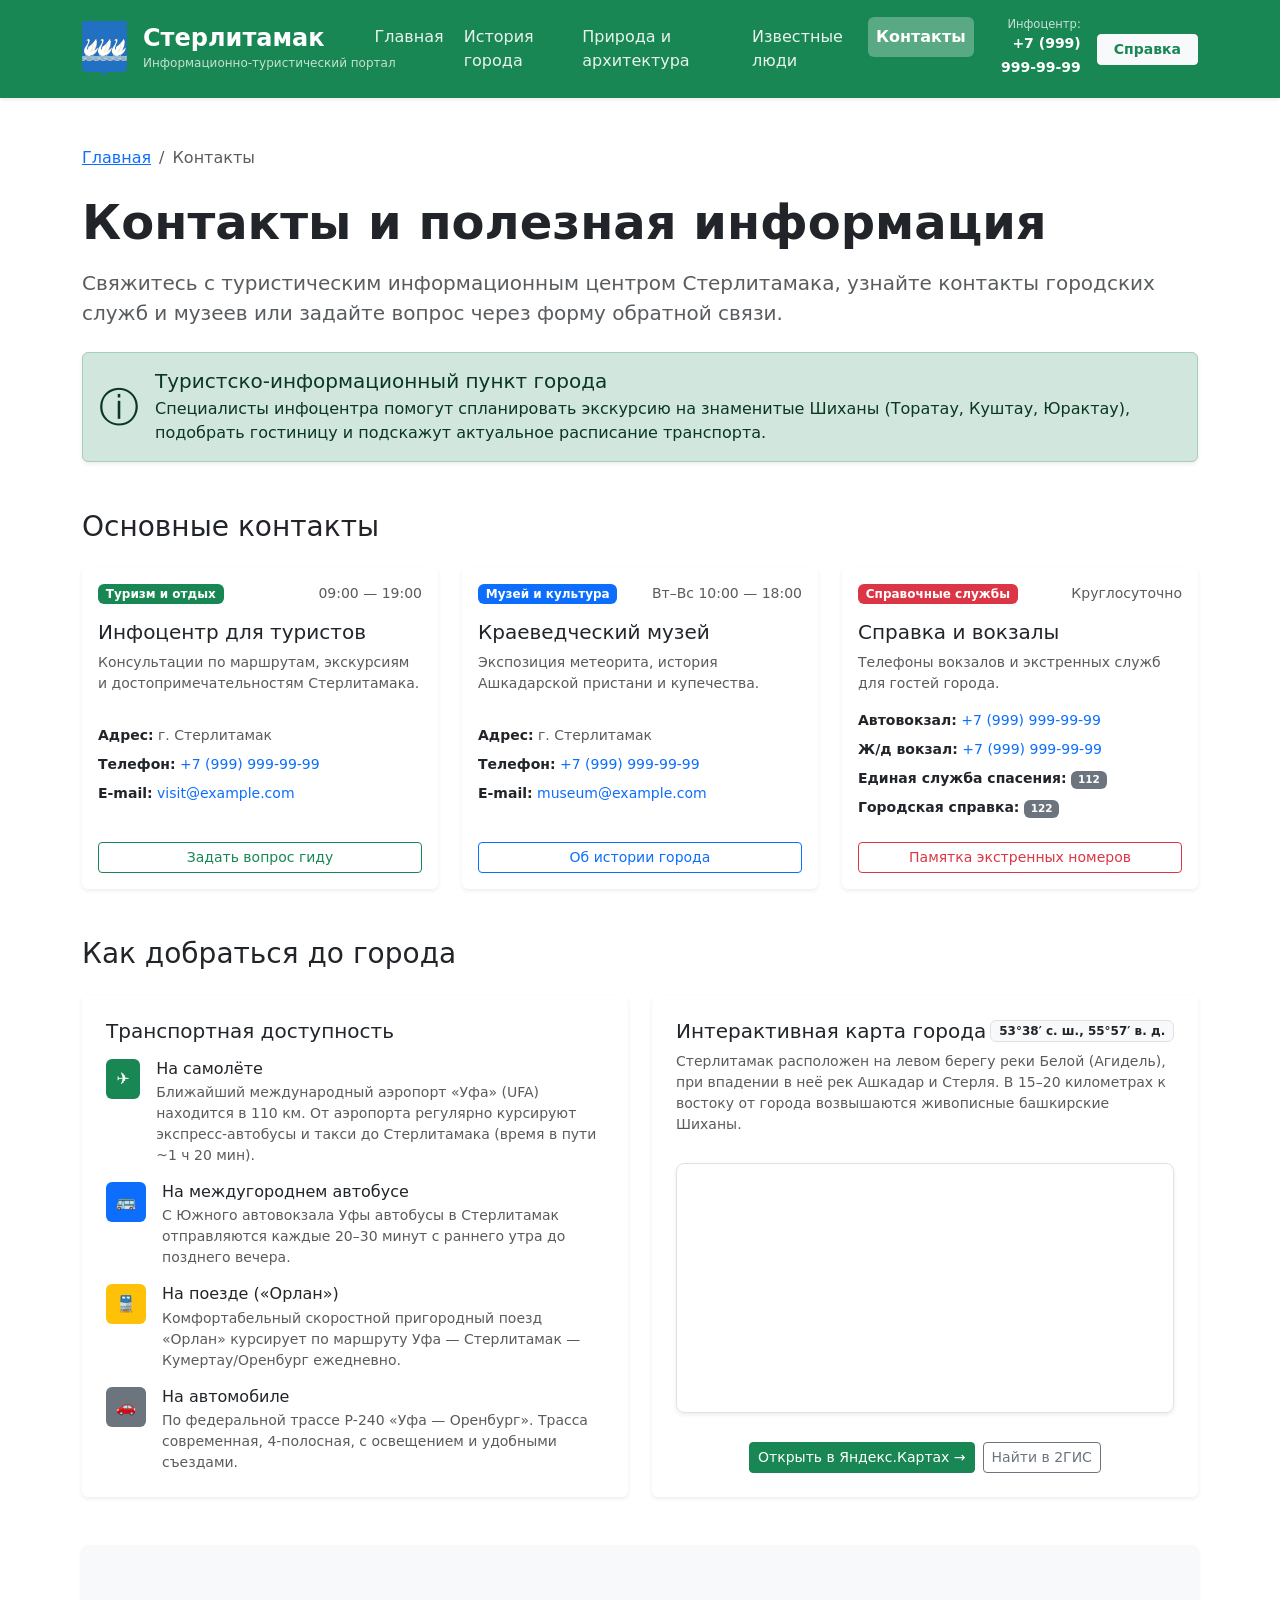
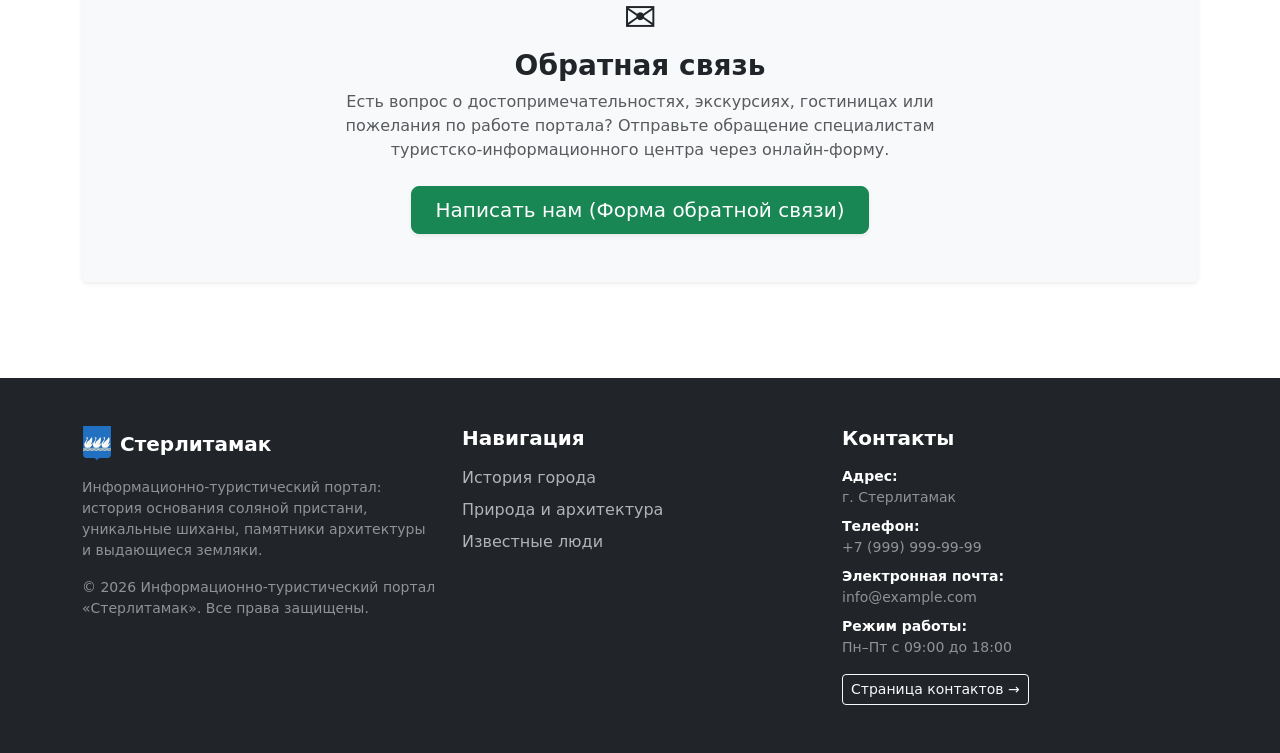
==== contacts.html @ 947b67e4 "Доработка сайта" ====
<!DOCTYPE html>
<html lang="ru">
<head>
    <meta charset="UTF-8">
    <meta name="viewport" content="width=device-width, initial-scale=1.0">
    <link rel="icon" type="image/svg+xml" href="images/Gerb-Sterlitamak-icon.svg">
    <title>Контакты — Информационно-туристический портал про Стерлитамак</title>
    <link rel="stylesheet" href="vendor/bootstrap/css/bootstrap.min.css">
    <link rel="stylesheet" href="css/custom.css">
</head>
<body class="d-flex flex-column min-vh-100">

    <header class="navbar navbar-expand-lg navbar-dark bg-success shadow-sm py-2 py-lg-3 sticky-top header-nav">
        <div class="container">
            <a class="navbar-brand d-flex align-items-center gap-3 me-3 text-white" href="index.html">
                <img src="images/Gerb-Sterlitamak-icon.svg" alt="Герб Стерлитамака" width="45" height="52" class="img-fluid flex-shrink-0">
                <div class="d-flex flex-column">
                    <span class="fs-4 fw-bold lh-1">Стерлитамак</span>
                    <span class="small opacity-75 d-none d-sm-block mt-1" style="font-size: 0.75rem;">
                        Информационно-туристический портал
                    </span>
                </div>
            </a>

            <button
                class="navbar-toggler border-white-50"
                type="button"
                data-bs-toggle="collapse"
                data-bs-target="#mainNavbar"
                aria-controls="mainNavbar"
                aria-expanded="false"
                aria-label="Переключить навигацию"
            >
                <span class="navbar-toggler-icon"></span>
            </button>

            <div class="collapse navbar-collapse" id="mainNavbar">
                <ul class="navbar-nav mx-auto mb-2 mb-lg-0 gap-lg-1">
                    <li class="nav-item">
                        <a class="nav-link" href="index.html">
                            Главная
                        </a>
                    </li>
                    <li class="nav-item">
                        <a class="nav-link" href="history.html">
                            История города
                        </a>
                    </li>
                    <li class="nav-item">
                        <a class="nav-link" href="nature.html">
                            Природа и архитектура
                        </a>
                    </li>
                    <li class="nav-item">
                        <a class="nav-link" href="people.html">
                            Известные люди
                        </a>
                    </li>
                    <li class="nav-item">
                        <a class="nav-link active" aria-current="page" href="contacts.html">
                            Контакты
                        </a>
                    </li>
                </ul>

                <div class="d-flex align-items-center gap-3 pt-3 pt-lg-0 mt-3 mt-lg-0">
                    <div class="text-lg-end text-white">
                        <span class="small opacity-75 d-block lh-1" style="font-size: 0.72rem;">Инфоцентр:</span>
                        <a href="tel:+79999999999" class="text-white text-decoration-none fw-bold small">+7 (999) 999-99-99</a>
                    </div>
                    <button type="button" class="btn btn-light btn-sm text-success fw-semibold px-3" data-bs-toggle="modal" data-bs-target="#helpModal">
                        Справка
                    </button>
                </div>
            </div>
        </div>
    </header>

    <main class="container my-5 flex-grow-1">
        <nav aria-label="breadcrumb" class="mb-4">
            <ol class="breadcrumb">
                <li class="breadcrumb-item"><a href="index.html">Главная</a></li>
                <li class="breadcrumb-item active" aria-current="page">Контакты</li>
            </ol>
        </nav>

        <h1 class="display-5 fw-bold mb-3">Контакты и полезная информация</h1>
        <p class="lead text-muted mb-4">
            Свяжитесь с туристическим информационным центром Стерлитамака, узнайте контакты городских служб и музеев или задайте вопрос через форму обратной связи.
        </p>

        <div class="alert alert-success shadow-sm mb-5 d-flex align-items-center gap-3" role="alert">
            <div class="display-6">&#9432;</div>
            <div>
                <h4 class="alert-heading h5 mb-1">Туристско-информационный пункт города</h4>
                <p class="mb-0">
                    Специалисты инфоцентра помогут спланировать экскурсию на знаменитые Шиханы (Торатау, Куштау, Юрактау), подобрать гостиницу и подскажут актуальное расписание транспорта.
                </p>
            </div>
        </div>

        <section class="mb-5">
            <h2 class="h3 mb-4">Основные контакты</h2>
            <div class="row g-4">
                <div class="col-12 col-md-6 col-lg-4">
                    <div class="card h-100 border-0 shadow-sm">
                        <div class="card-body d-flex flex-column">
                            <div class="d-flex align-items-center justify-content-between mb-3">
                                <span class="badge bg-success">Туризм и отдых</span>
                                <span class="text-muted small">09:00 — 19:00</span>
                            </div>
                            <h3 class="card-title h5">Инфоцентр для туристов</h3>
                            <p class="text-muted small mb-3">Консультации по маршрутам, экскурсиям и достопримечательностям Стерлитамака.</p>
                            <ul class="list-unstyled text-muted small mt-auto mb-3">
                                <li class="mb-2">
                                    <strong class="text-dark">Адрес:</strong> г. Стерлитамак
                                </li>
                                <li class="mb-2">
                                    <strong class="text-dark">Телефон:</strong> <a href="tel:+79999999999" class="text-decoration-none">+7 (999) 999-99-99</a>
                                </li>
                                <li class="mb-2">
                                    <strong class="text-dark">E-mail:</strong> <a href="mailto:visit@example.com" class="text-decoration-none">visit@example.com</a>
                                </li>
                            </ul>
                            <button type="button" class="btn btn-outline-success btn-sm mt-auto" data-bs-toggle="modal" data-bs-target="#feedbackModal">Задать вопрос гиду</button>
                        </div>
                    </div>
                </div>

                <div class="col-12 col-md-6 col-lg-4">
                    <div class="card h-100 border-0 shadow-sm">
                        <div class="card-body d-flex flex-column">
                            <div class="d-flex align-items-center justify-content-between mb-3">
                                <span class="badge bg-blue">Музей и культура</span>
                                <span class="text-muted small">Вт–Вс 10:00 — 18:00</span>
                            </div>
                            <h3 class="card-title h5">Краеведческий музей</h3>
                            <p class="text-muted small mb-3">Экспозиция метеорита, история Ашкадарской пристани и купечества.</p>
                            <ul class="list-unstyled text-muted small mt-auto mb-3">
                                <li class="mb-2">
                                    <strong class="text-dark">Адрес:</strong> г. Стерлитамак
                                </li>
                                <li class="mb-2">
                                    <strong class="text-dark">Телефон:</strong> <a href="tel:+79999999999" class="text-decoration-none">+7 (999) 999-99-99</a>
                                </li>
                                <li class="mb-2">
                                    <strong class="text-dark">E-mail:</strong> <a href="mailto:museum@example.com" class="text-decoration-none">museum@example.com</a>
                                </li>
                            </ul>
                            <a href="history.html" class="btn btn-outline-blue btn-sm mt-auto">Об истории города</a>
                        </div>
                    </div>
                </div>

                <div class="col-12 col-md-12 col-lg-4">
                    <div class="card h-100 border-0 shadow-sm">
                        <div class="card-body d-flex flex-column">
                            <div class="d-flex align-items-center justify-content-between mb-3">
                                <span class="badge bg-danger">Справочные службы</span>
                                <span class="text-muted small">Круглосуточно</span>
                            </div>
                            <h3 class="card-title h5">Справка и вокзалы</h3>
                            <p class="text-muted small mb-3">Телефоны вокзалов и экстренных служб для гостей города.</p>
                            <ul class="list-unstyled text-muted small mt-auto mb-3">
                                <li class="mb-2">
                                    <strong class="text-dark">Автовокзал:</strong> <a href="tel:+79999999999" class="text-decoration-none">+7 (999) 999-99-99</a>
                                </li>
                                <li class="mb-2">
                                    <strong class="text-dark">Ж/д вокзал:</strong> <a href="tel:+79999999999" class="text-decoration-none">+7 (999) 999-99-99</a>
                                </li>
                                <li class="mb-2">
                                    <strong class="text-dark">Единая служба спасения:</strong> <span class="badge bg-secondary">112</span>
                                </li>
                                <li class="mb-2">
                                    <strong class="text-dark">Городская справка:</strong> <span class="badge bg-secondary">122</span>
                                </li>
                            </ul>
                            <button type="button" class="btn btn-outline-danger btn-sm mt-auto" data-bs-toggle="modal" data-bs-target="#emergencyModal">
                                Памятка экстренных номеров
                            </button>
                        </div>
                    </div>
                </div>
            </div>
        </section>

        <section class="mb-5">
            <h2 class="h3 mb-4">Как добраться до города</h2>
            <div class="row g-4 align-items-stretch">
                <div class="col-12 col-lg-6">
                    <div class="card border-0 shadow-sm h-100 p-4">
                        <h3 class="h5 mb-3">Транспортная доступность</h3>
                        <div class="d-flex flex-column gap-3">
                            <div class="d-flex gap-3">
                                <div class="badge bg-success fs-6 d-flex align-items-center justify-content-center" style="width: 40px; height: 40px;">✈</div>
                                <div>
                                    <h4 class="h6 mb-1">На самолёте</h4>
                                    <p class="text-muted small mb-0">
                                        Ближайший международный аэропорт «Уфа» (UFA) находится в 110 км. От аэропорта регулярно курсируют экспресс-автобусы и такси до Стерлитамака (время в пути ~1 ч 20 мин).
                                    </p>
                                </div>
                            </div>
                            <div class="d-flex gap-3">
                                <div class="badge bg-blue fs-6 d-flex align-items-center justify-content-center" style="width: 40px; height: 40px;">🚌</div>
                                <div>
                                    <h4 class="h6 mb-1">На междугороднем автобусе</h4>
                                    <p class="text-muted small mb-0">
                                        С Южного автовокзала Уфы автобусы в Стерлитамак отправляются каждые 20–30 минут с раннего утра до позднего вечера.
                                    </p>
                                </div>
                            </div>
                            <div class="d-flex gap-3">
                                <div class="badge bg-warning text-dark fs-6 d-flex align-items-center justify-content-center" style="width: 40px; height: 40px;">🚆</div>
                                <div>
                                    <h4 class="h6 mb-1">На поезде («Орлан»)</h4>
                                    <p class="text-muted small mb-0">
                                        Комфортабельный скоростной пригородный поезд «Орлан» курсирует по маршруту Уфа — Стерлитамак — Кумертау/Оренбург ежедневно.
                                    </p>
                                </div>
                            </div>
                            <div class="d-flex gap-3">
                                <div class="badge bg-secondary fs-6 d-flex align-items-center justify-content-center" style="width: 40px; height: 40px;">🚗</div>
                                <div>
                                    <h4 class="h6 mb-1">На автомобиле</h4>
                                    <p class="text-muted small mb-0">
                                        По федеральной трассе Р-240 «Уфа — Оренбург». Трасса современная, 4-полосная, с освещением и удобными съездами.
                                    </p>
                                </div>
                            </div>
                        </div>
                    </div>
                </div>

                <div class="col-12 col-lg-6">
                    <div class="card border-0 shadow-sm h-100 p-4 d-flex flex-column justify-content-between">
                        <div>
                            <div class="d-flex justify-content-between align-items-center mb-2">
                                <h3 class="h5 mb-0">Интерактивная карта города</h3>
                                <span class="badge bg-light text-dark border">53°38′ с. ш., 55°57′ в. д.</span>
                            </div>
                            <p class="text-muted small mb-3">
                                Стерлитамак расположен на левом берегу реки Белой (Агидель), при впадении в неё рек Ашкадар и Стерля. В 15–20 километрах к востоку от города возвышаются живописные башкирские Шиханы.
                            </p>
                        </div>
                        <div class="rounded-3 overflow-hidden border shadow-sm mb-3 position-relative" style="min-height: 250px;">
                            <iframe 
                                src="https://yandex.ru/map-widget/v1/?ll=55.958704%2C53.630403&amp;z=13&amp;pt=55.958704,53.630403,pm2rdm" 
                                width="100%" 
                                height="100%" 
                                style="border:0; position: absolute; top:0; left:0; width:100%; height:100%; min-height: 250px;" 
                                allowfullscreen="" 
                                loading="lazy" 
                                title="Интерактивная карта Стерлитамака">
                            </iframe>
                        </div>
                        <div class="d-flex flex-wrap gap-2 justify-content-center">
                            <a href="https://yandex.ru/maps/?text=Стерлитамак" target="_blank" rel="noopener noreferrer" class="btn btn-sm btn-success">
                                Открыть в Яндекс.Картах &rarr;
                            </a>
                            <a href="https://2gis.ru/sterlitamak" target="_blank" rel="noopener noreferrer" class="btn btn-sm btn-outline-secondary">
                                Найти в 2ГИС
                            </a>
                        </div>
                    </div>
                </div>
            </div>
        </section>

        <section class="mb-5">
            <div class="card border-0 shadow-sm bg-light text-center p-4 p-md-5">
                <div class="display-6 mb-2">✉️</div>
                <h2 class="h3 fw-bold mb-2">Обратная связь</h2>
                <p class="text-muted col-lg-8 mx-auto mb-4">
                    Есть вопрос о достопримечательностях, экскурсиях, гостиницах или пожелания по работе портала? Отправьте обращение специалистам туристско-информационного центра через онлайн-форму.
                </p>
                <div>
                    <button type="button" class="btn btn-success btn-lg px-4 shadow-sm" data-bs-toggle="modal" data-bs-target="#feedbackModal">
                        Написать нам (Форма обратной связи)
                    </button>
                </div>
            </div>
        </section>
    </main>

    <div class="modal fade" id="emergencyModal" tabindex="-1" aria-labelledby="emergencyModalLabel" aria-hidden="true">
        <div class="modal-dialog">
            <div class="modal-content">
                <div class="modal-header">
                    <h5 class="modal-title" id="emergencyModalLabel">Экстренные и справочные телефоны</h5>
                    <button type="button" class="btn-close" data-bs-dismiss="modal" aria-label="Закрыть"></button>
                </div>
                <div class="modal-body">
                    <ul class="list-group list-group-flush">
                        <li class="list-group-item d-flex justify-content-between align-items-center">
                            <span>Единая дежурно-диспетчерская служба (ЕДДС)</span>
                            <span class="badge bg-danger fs-6">112</span>
                        </li>
                        <li class="list-group-item d-flex justify-content-between align-items-center">
                            <span>Пожарно-спасательная служба</span>
                            <span class="badge bg-danger fs-6">101</span>
                        </li>
                        <li class="list-group-item d-flex justify-content-between align-items-center">
                            <span>Полиция (дежурная часть)</span>
                            <span class="badge bg-secondary fs-6">102</span>
                        </li>
                        <li class="list-group-item d-flex justify-content-between align-items-center">
                            <span>Скорая медицинская помощь</span>
                            <span class="badge bg-success fs-6">103</span>
                        </li>
                        <li class="list-group-item d-flex justify-content-between align-items-center">
                            <span>Аварийная газовая служба</span>
                            <span class="badge bg-warning text-dark fs-6">104</span>
                        </li>
                        <li class="list-group-item d-flex justify-content-between align-items-center">
                            <span>Справочная автовокзала</span>
                            <span class="fw-bold">+7 (999) 999-99-99</span>
                        </li>
                    </ul>
                </div>
                <div class="modal-footer">
                    <button type="button" class="btn btn-secondary" data-bs-dismiss="modal">
                        Закрыть
                    </button>
                </div>
            </div>
        </div>
    </div>

    <footer class="bg-dark text-white py-5 mt-auto">
        <div class="container">
            <div class="row g-4">
                <div class="col-12 col-md-4">
                    <div class="d-flex align-items-center gap-2 mb-3">
                        <img src="images/Gerb-Sterlitamak-icon.svg" alt="Герб Стерлитамака" width="30" height="35">
                        <h5 class="mb-0 fw-bold">Стерлитамак</h5>
                    </div>
                    <p class="text-white-50 small mb-3">
                        Информационно-туристический портал: история основания соляной пристани, уникальные шиханы, памятники архитектуры и выдающиеся земляки.
                    </p>
                    <p class="text-white-50 small mb-0">
                        &copy; 2026 Информационно-туристический портал «Стерлитамак». Все права защищены.
                    </p>
                </div>

                <div class="col-12 col-sm-6 col-md-4">
                    <h5 class="fw-bold mb-3">Навигация</h5>
                    <ul class="list-unstyled mb-0">
                        <li class="mb-2">
                            <a class="footer-link text-decoration-none" href="history.html">История города</a>
                        </li>
                        <li class="mb-2">
                            <a class="footer-link text-decoration-none" href="nature.html">Природа и архитектура</a>
                        </li>
                        <li class="mb-2">
                            <a class="footer-link text-decoration-none" href="people.html">Известные люди</a>
                        </li>
                    </ul>
                </div>

                <div class="col-12 col-sm-6 col-md-4">
                    <h5 class="fw-bold mb-3">Контакты</h5>
                    <ul class="list-unstyled text-white-50 small mb-0">
                        <li class="mb-2">
                            <strong class="text-white">Адрес:</strong><br>
                            г. Стерлитамак
                        </li>
                        <li class="mb-2">
                            <strong class="text-white">Телефон:</strong><br>
                            <a href="tel:+79999999999" class="text-white-50 text-decoration-none">+7 (999) 999-99-99</a>
                        </li>
                        <li class="mb-2">
                            <strong class="text-white">Электронная почта:</strong><br>
                            <a href="mailto:info@example.com" class="text-white-50 text-decoration-none">info@example.com</a>
                        </li>
                        <li class="mb-3">
                            <strong class="text-white">Режим работы:</strong><br>
                            Пн–Пт с 09:00 до 18:00
                        </li>
                        <li>
                            <a href="contacts.html" class="btn btn-outline-light btn-sm">
                                Страница контактов &rarr;
                            </a>
                        </li>
                    </ul>
                </div>
            </div>
        </div>
    </footer>

    <div class="modal fade" id="helpModal" tabindex="-1" aria-labelledby="helpModalLabel" aria-hidden="true">
        <div class="modal-dialog modal-dialog-centered">
            <div class="modal-content">
                <div class="modal-header bg-success text-white">
                    <h5 class="modal-title" id="helpModalLabel">Справочная информация</h5>
                    <button type="button" class="btn-close btn-close-white" data-bs-dismiss="modal" aria-label="Закрыть"></button>
                </div>
                <div class="modal-body">
                    <p class="text-muted">Информационно-туристический портал города Стерлитамак.</p>
                    <ul class="list-group list-group-flush mb-3">
                        <li class="list-group-item d-flex justify-content-between align-items-center">
                            <span>Горячая линия инфоцентра:</span>
                            <a href="tel:+79999999999" class="fw-bold text-decoration-none">+7 (999) 999-99-99</a>
                        </li>
                        <li class="list-group-item d-flex justify-content-between align-items-center">
                            <span>Электронная почта:</span>
                            <a href="mailto:info@example.com" class="text-decoration-none">info@example.com</a>
                        </li>
                        <li class="list-group-item d-flex justify-content-between align-items-center">
                            <span>Служба спасения:</span>
                            <span class="badge bg-danger fs-6">112</span>
                        </li>
                    </ul>
                </div>
                <div class="modal-footer">
                    <button type="button" class="btn btn-secondary" data-bs-dismiss="modal">Закрыть</button>
                </div>
            </div>
        </div>
    </div>

    <div class="modal fade" id="feedbackModal" tabindex="-1" aria-labelledby="feedbackModalLabel" aria-hidden="true">
        <div class="modal-dialog modal-dialog-centered modal-lg">
            <div class="modal-content">
                <div class="modal-header bg-success text-white">
                    <h5 class="modal-title" id="feedbackModalLabel">Форма обратной связи</h5>
                    <button type="button" class="btn-close btn-close-white" data-bs-dismiss="modal" aria-label="Закрыть"></button>
                </div>
                <div class="modal-body p-4">
                    <p class="text-muted mb-4">
                        Есть вопрос о достопримечательностях, экскурсиях или пожелания по работе портала? Заполните форму, и мы свяжемся с вами в ближайшее время.
                    </p>
                    <form id="contactForm">
                        <div class="row g-3">
                            <div class="col-12 col-md-6">
                                <label for="contactName" class="form-label">Ваше имя <span class="text-danger">*</span></label>
                                <input type="text" class="form-control" id="contactName" placeholder="Иван Иванов" required>
                            </div>

                            <div class="col-12 col-md-6">
                                <label for="contactEmail" class="form-label">Электронная почта <span class="text-danger">*</span></label>
                                <input type="email" class="form-control" id="contactEmail" placeholder="ivan@example.com" required>
                            </div>

                            <div class="col-12 col-md-6">
                                <label for="contactPhone" class="form-label">Телефон для оперативной связи</label>
                                <div class="input-group">
                                    <span class="input-group-text">+7</span>
                                    <input type="tel" class="form-control" id="contactPhone" placeholder="999 999-99-99">
                                </div>
                            </div>

                            <div class="col-12 col-md-6">
                                <label for="contactSubject" class="form-label">Тема сообщения <span class="text-danger">*</span></label>
                                <select class="form-select" id="contactSubject" required>
                                    <option value="" selected disabled>Выберите тему...</option>
                                    <option value="tours">Вопрос по экскурсиям и турам на Шиханы</option>
                                    <option value="hotels">Размещение и гостиницы города</option>
                                    <option value="museum">Посещение музеев и выставок</option>
                                    <option value="cooperation">Сотрудничество с туристическим порталом</option>
                                    <option value="feedback">Отзыв или предложение по улучшению сайта</option>
                                    <option value="other">Другой вопрос</option>
                                </select>
                            </div>

                            <div class="col-12">
                                <label for="contactMessage" class="form-label">Текст сообщения <span class="text-danger">*</span></label>
                                <textarea class="form-control" id="contactMessage" rows="4" placeholder="Опишите ваш вопрос или пожелание..." required></textarea>
                            </div>

                            <div class="col-12">
                                <div class="form-check">
                                    <input class="form-check-input" type="checkbox" id="contactConsent" required>
                                    <label class="form-check-label text-muted small" for="contactConsent">
                                        Я согласен на обработку персональных данных в соответствии с Федеральным законом № 152-ФЗ <span class="text-danger">*</span>
                                    </label>
                                </div>
                            </div>

                            <div class="col-12 d-flex justify-content-end gap-2 pt-2">
                                <button type="button" class="btn btn-secondary" data-bs-dismiss="modal">Отмена</button>
                                <button type="submit" class="btn btn-success px-4">Отправить сообщение</button>
                            </div>
                        </div>
                    </form>
                </div>
            </div>
        </div>
    </div>

    <div class="modal fade" id="contactSuccessModal" tabindex="-1" aria-labelledby="contactSuccessModalLabel" aria-hidden="true">
        <div class="modal-dialog modal-dialog-centered">
            <div class="modal-content">
                <div class="modal-header bg-success text-white">
                    <h5 class="modal-title" id="contactSuccessModalLabel">Сообщение отправлено!</h5>
                    <button type="button" class="btn-close btn-close-white" data-bs-dismiss="modal" aria-label="Закрыть"></button>
                </div>
                <div class="modal-body">
                    <p class="mb-2">Спасибо за ваше обращение в туристско-информационный центр Стерлитамака!</p>
                    <p class="text-muted small mb-0">Наши специалисты свяжутся с вами в ближайшее время по указанным контактным данным.</p>
                </div>
                <div class="modal-footer">
                    <button type="button" class="btn btn-success" data-bs-dismiss="modal">Понятно</button>
                </div>
            </div>
        </div>
    </div>

    <script src="vendor/bootstrap/js/bootstrap.bundle.min.js"></script>
    <script>
        const contactForm = document.getElementById('contactForm');
        if (contactForm) {
            contactForm.addEventListener('submit', function (e) {
                e.preventDefault();
                const feedbackModalEl = document.getElementById('feedbackModal');
                const feedbackModal = bootstrap.Modal.getInstance(feedbackModalEl);
                if (feedbackModal) {
                    feedbackModal.hide();
                }
                const modal = new bootstrap.Modal(document.getElementById('contactSuccessModal'));
                modal.show();
                contactForm.reset();
            });
        }
    </script>
</body>
</html>
---- css/custom.css ----
:root, [data-bs-theme=light] {
  --bs-primary: #198754;
  --bs-primary-rgb: 25, 135, 84;
  --bs-primary-text-emphasis: #0a3622;
  --bs-primary-bg-subtle: #d1e7dd;
  --bs-primary-border-subtle: #a3cfbb;
  --bs-link-color: #198754;
  --bs-link-hover-color: #146c43;
}

body {
  min-height: 100vh;
}

.placeholder-box {
  min-height: 240px;
}

.card-img-custom {
  height: 200px;
  width: 100%;
  object-fit: cover;
}

/* Единая зелёная шапка сайта */
.header-nav {
  z-index: 1030;
  background-color: #198754 !important;
}

.header-nav .nav-link {
  color: rgba(255, 255, 255, 0.9);
  font-weight: 500;
  padding: 0.5rem 0.85rem;
  border-radius: 0.375rem;
  transition: all 0.2s ease-in-out;
}

.header-nav .nav-link:hover {
  color: #ffffff;
  background-color: rgba(255, 255, 255, 0.18);
}

.header-nav .nav-link.active {
  color: #ffffff !important;
  font-weight: 700;
  background-color: rgba(255, 255, 255, 0.28);
}

/* Переопределение синих элементов на зелёные */
.bg-primary {
  background-color: #198754 !important;
}

.btn-primary {
  --bs-btn-bg: #198754;
  --bs-btn-border-color: #198754;
  --bs-btn-hover-bg: #157347;
  --bs-btn-hover-border-color: #146c43;
  --bs-btn-active-bg: #146c43;
  --bs-btn-active-border-color: #13653f;
  --bs-btn-disabled-bg: #198754;
  --bs-btn-disabled-border-color: #198754;
  background-color: #198754 !important;
  border-color: #198754 !important;
  color: #ffffff !important;
}

.btn-primary:hover, .btn-primary:focus {
  background-color: #157347 !important;
  border-color: #146c43 !important;
}

.btn-outline-primary {
  --bs-btn-color: #198754;
  --bs-btn-border-color: #198754;
  --bs-btn-hover-bg: #198754;
  --bs-btn-hover-border-color: #198754;
  --bs-btn-active-bg: #198754;
  --bs-btn-active-border-color: #198754;
  color: #198754 !important;
  border-color: #198754 !important;
}

.btn-outline-primary:hover, .btn-outline-primary:focus {
  background-color: #198754 !important;
  border-color: #198754 !important;
  color: #ffffff !important;
}

.text-primary {
  color: #198754 !important;
}

.border-primary {
  border-color: #198754 !important;
}

.alert-primary {
  --bs-alert-color: #0a3622;
  --bs-alert-bg: #d1e7dd;
  --bs-alert-border-color: #a3cfbb;
  color: #0a3622;
  background-color: #d1e7dd;
  border-color: #a3cfbb;
}

.bg-blue {
  background-color: #0d6efd !important;
}

.btn-outline-blue {
  color: #0d6efd !important;
  border-color: #0d6efd !important;
}

.btn-outline-blue:hover, .btn-outline-blue:focus, .btn-outline-blue:active {
  color: #ffffff !important;
  background-color: #0d6efd !important;
  border-color: #0d6efd !important;
}

.btn-blue {
  color: #ffffff !important;
  background-color: #0d6efd !important;
  border-color: #0d6efd !important;
}

.btn-blue:hover, .btn-blue:focus, .btn-blue:active {
  color: #ffffff !important;
  background-color: #0b5ed7 !important;
  border-color: #0a58ca !important;
}

.bg-sky {
  background-color: #0284c7 !important;
}

/* Стилизация ссылок в подвале */
.footer-link {
  color: rgba(255, 255, 255, 0.65);
  transition: color 0.2s ease-in-out, padding-left 0.2s ease-in-out;
  display: inline-block;
}

.footer-link:hover {
  color: #ffffff;
  padding-left: 4px;
}

/* Контактные карточки и элементы */
.contact-icon-badge {
  width: 48px;
  height: 48px;
  display: inline-flex;
  align-items: center;
  justify-content: center;
  border-radius: 50%;
  font-size: 1.25rem;
}

.map-placeholder {
  min-height: 320px;
  background: linear-gradient(135deg, #e9ecef 0%, #dee2e6 100%);
  border-radius: 0.5rem;
  display: flex;
  flex-direction: column;
  align-items: center;
  justify-content: center;
}
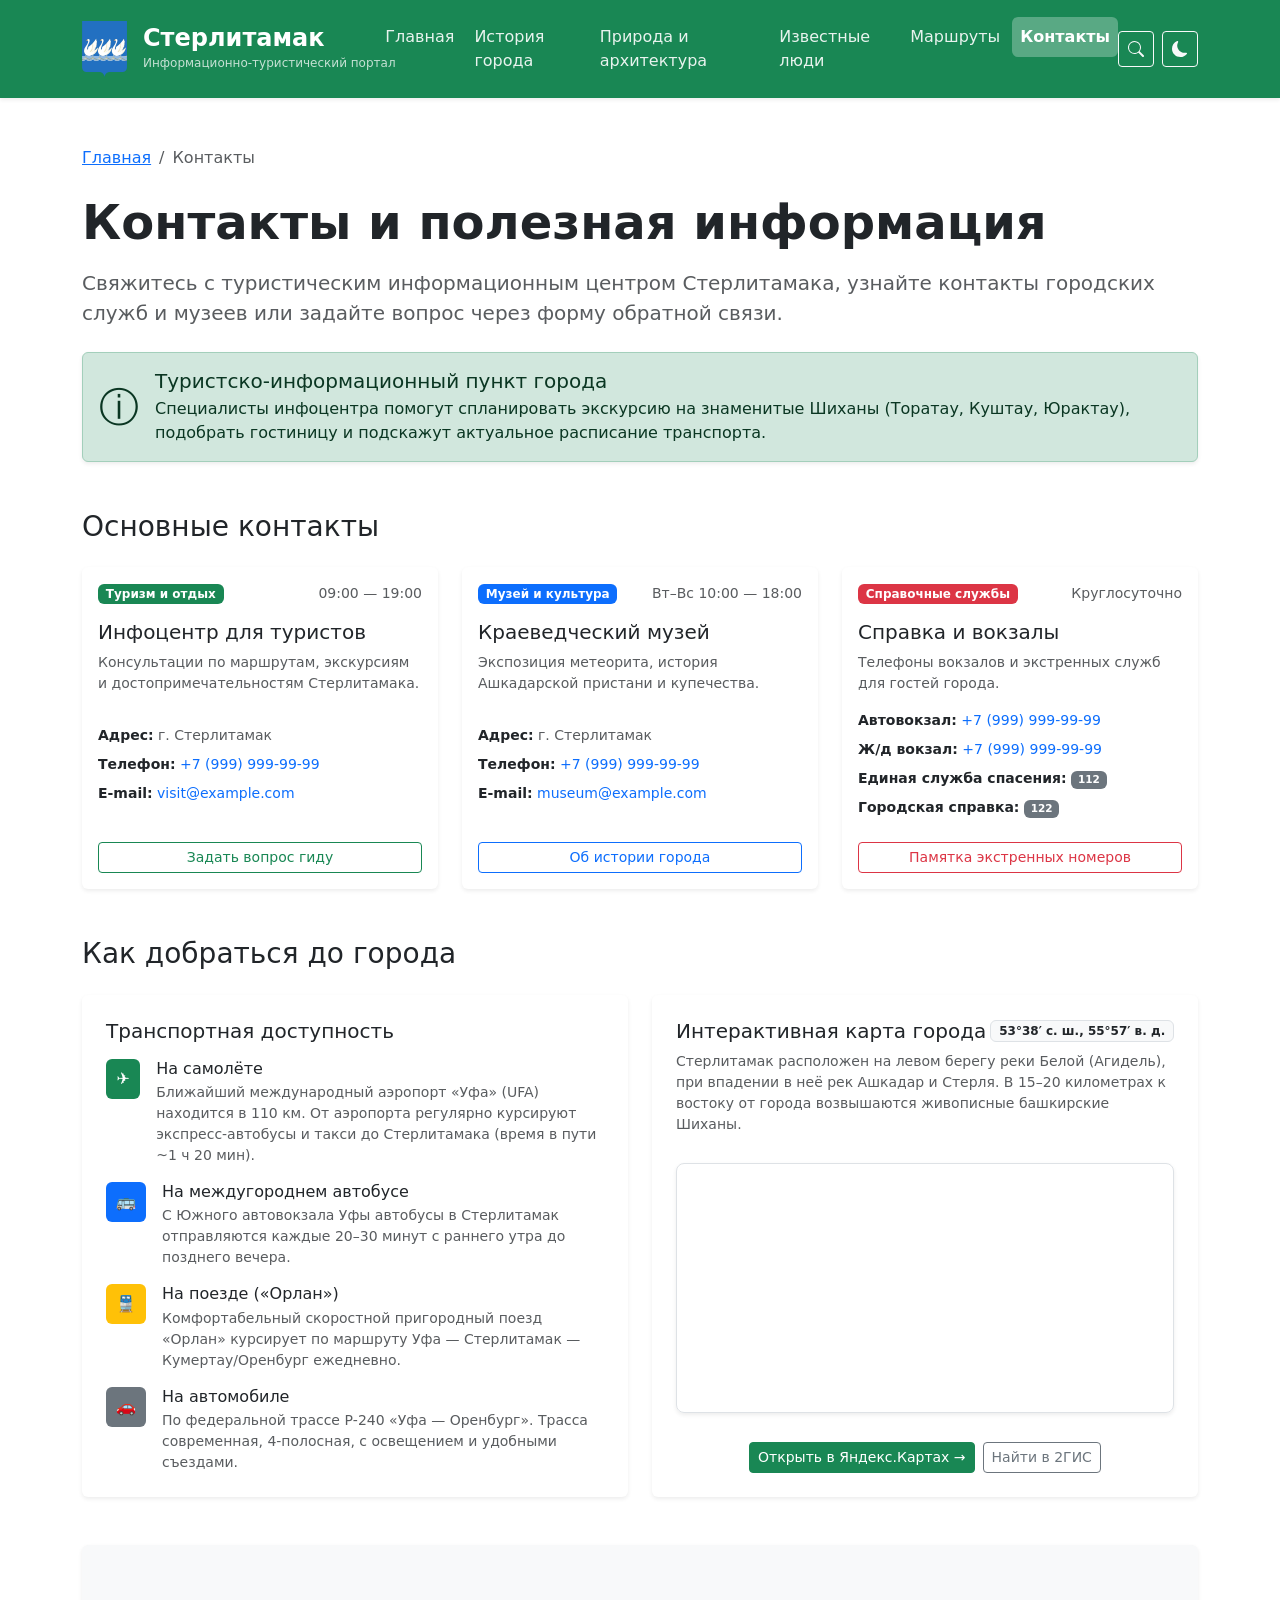
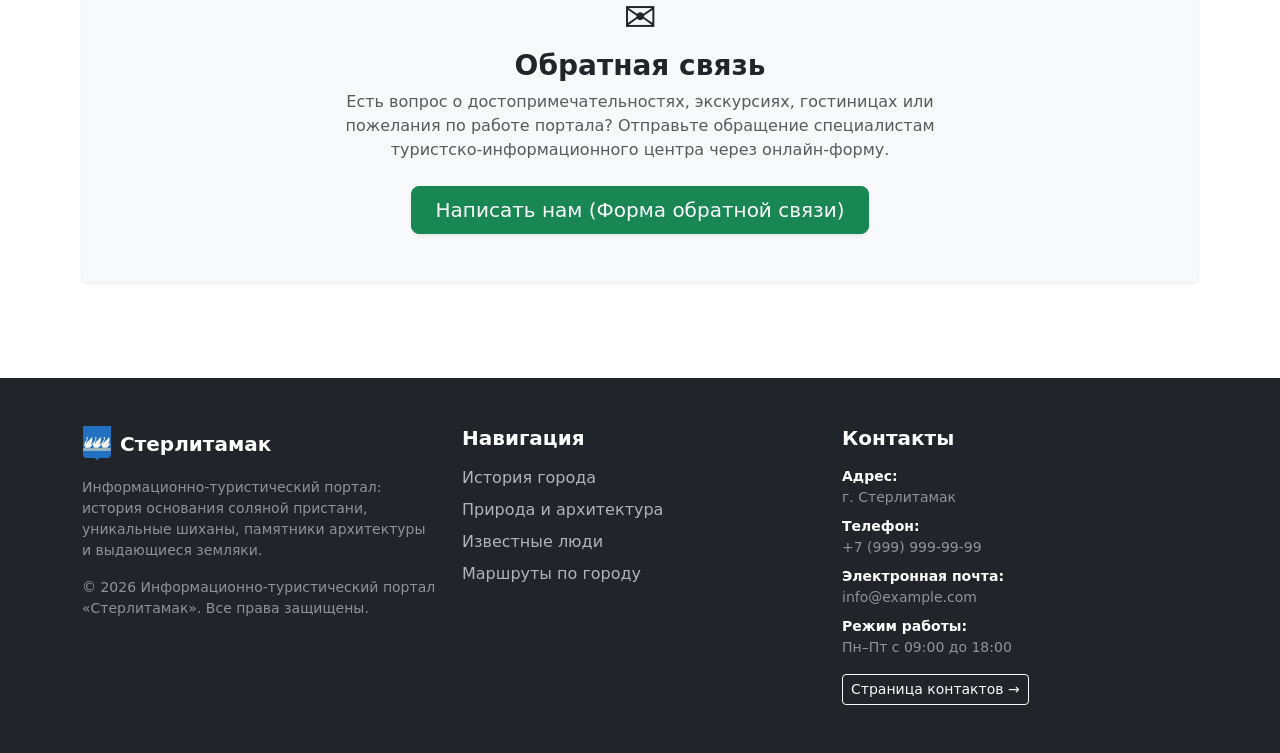
==== commit bd4e6953: "Super-final-site" ====
--- a/contacts.html
+++ b/contacts.html
@@ -7,6 +7,7 @@
     <title>Контакты — Информационно-туристический портал про Стерлитамак</title>
     <link rel="stylesheet" href="vendor/bootstrap/css/bootstrap.min.css">
     <link rel="stylesheet" href="css/custom.css">
+    <script src="js/theme.js"></script>
 </head>
 <body class="d-flex flex-column min-vh-100">
 
@@ -57,19 +58,27 @@
                         </a>
                     </li>
                     <li class="nav-item">
+                        <a class="nav-link" href="routes.html">
+                            Маршруты
+                        </a>
+                    </li>
+                    <li class="nav-item">
                         <a class="nav-link active" aria-current="page" href="contacts.html">
                             Контакты
                         </a>
                     </li>
                 </ul>
 
-                <div class="d-flex align-items-center gap-3 pt-3 pt-lg-0 mt-3 mt-lg-0">
-                    <div class="text-lg-end text-white">
-                        <span class="small opacity-75 d-block lh-1" style="font-size: 0.72rem;">Инфоцентр:</span>
-                        <a href="tel:+79999999999" class="text-white text-decoration-none fw-bold small">+7 (999) 999-99-99</a>
-                    </div>
-                    <button type="button" class="btn btn-light btn-sm text-success fw-semibold px-3" data-bs-toggle="modal" data-bs-target="#helpModal">
-                        Справка
+                <div class="d-flex align-items-center gap-2 pt-3 pt-lg-0 mt-3 mt-lg-0" id="headerActions">
+                    <button type="button" class="btn btn-outline-light btn-sm btn-header-square" data-bs-toggle="modal" data-bs-target="#siteSearchModal" aria-label="Поиск по сайту" title="Поиск по сайту">
+                        <svg xmlns="http://www.w3.org/2000/svg" width="16" height="16" fill="currentColor" viewBox="0 0 16 16" aria-hidden="true">
+                            <path d="M11.742 10.344a6.5 6.5 0 1 0-1.397 1.398h-.001q.044.06.098.115l3.85 3.85a1 1 0 0 0 1.415-1.414l-3.85-3.85a1 1 0 0 0-.115-.1zM12 6.5a5.5 5.5 0 1 1-11 0 5.5 5.5 0 0 1 11 0"/>
+                        </svg>
+                    </button>
+                    <button type="button" class="btn btn-outline-light btn-sm btn-header-square" id="themeToggleBtn" aria-label="Переключить тему" title="Тёмная тема">
+                        <svg xmlns="http://www.w3.org/2000/svg" width="16" height="16" fill="currentColor" viewBox="0 0 16 16" aria-hidden="true">
+                            <path d="M6 .278a.77.77 0 0 1 .08.858 7.2 7.2 0 0 0-.878 3.46c0 4.021 3.278 7.277 7.318 7.277q.792-.001 1.533-.16a.79.79 0 0 1 .81.316.73.73 0 0 1-.031.893A8.35 8.35 0 0 1 8.344 16C3.734 16 0 12.286 0 7.71 0 4.266 2.114 1.312 5.124.06A.75.75 0 0 1 6 .278"/>
+                        </svg>
                     </button>
                 </div>
             </div>
@@ -100,7 +109,7 @@
         </div>
 
         <section class="mb-5">
-            <h2 class="h3 mb-4">Основные контакты</h2>
+            <h2 class="h3 mb-4" id="section-contacts">Основные контакты</h2>
             <div class="row g-4">
                 <div class="col-12 col-md-6 col-lg-4">
                     <div class="card h-100 border-0 shadow-sm">
@@ -185,7 +194,7 @@
         </section>
 
         <section class="mb-5">
-            <h2 class="h3 mb-4">Как добраться до города</h2>
+            <h2 class="h3 mb-4" id="section-transport">Как добраться до города</h2>
             <div class="row g-4 align-items-stretch">
                 <div class="col-12 col-lg-6">
                     <div class="card border-0 shadow-sm h-100 p-4">
@@ -354,6 +363,9 @@
                         <li class="mb-2">
                             <a class="footer-link text-decoration-none" href="people.html">Известные люди</a>
                         </li>
+                        <li class="mb-2">
+                            <a class="footer-link text-decoration-none" href="routes.html">Маршруты по городу</a>
+                        </li>
                     </ul>
                 </div>
 
@@ -386,37 +398,6 @@
             </div>
         </div>
     </footer>
-
-    <div class="modal fade" id="helpModal" tabindex="-1" aria-labelledby="helpModalLabel" aria-hidden="true">
-        <div class="modal-dialog modal-dialog-centered">
-            <div class="modal-content">
-                <div class="modal-header bg-success text-white">
-                    <h5 class="modal-title" id="helpModalLabel">Справочная информация</h5>
-                    <button type="button" class="btn-close btn-close-white" data-bs-dismiss="modal" aria-label="Закрыть"></button>
-                </div>
-                <div class="modal-body">
-                    <p class="text-muted">Информационно-туристический портал города Стерлитамак.</p>
-                    <ul class="list-group list-group-flush mb-3">
-                        <li class="list-group-item d-flex justify-content-between align-items-center">
-                            <span>Горячая линия инфоцентра:</span>
-                            <a href="tel:+79999999999" class="fw-bold text-decoration-none">+7 (999) 999-99-99</a>
-                        </li>
-                        <li class="list-group-item d-flex justify-content-between align-items-center">
-                            <span>Электронная почта:</span>
-                            <a href="mailto:info@example.com" class="text-decoration-none">info@example.com</a>
-                        </li>
-                        <li class="list-group-item d-flex justify-content-between align-items-center">
-                            <span>Служба спасения:</span>
-                            <span class="badge bg-danger fs-6">112</span>
-                        </li>
-                    </ul>
-                </div>
-                <div class="modal-footer">
-                    <button type="button" class="btn btn-secondary" data-bs-dismiss="modal">Закрыть</button>
-                </div>
-            </div>
-        </div>
-    </div>
 
     <div class="modal fade" id="feedbackModal" tabindex="-1" aria-labelledby="feedbackModalLabel" aria-hidden="true">
         <div class="modal-dialog modal-dialog-centered modal-lg">
@@ -522,5 +503,7 @@
             });
         }
     </script>
+    <script src="js/scroll-top.js"></script>
+    <script src="js/search.js"></script>
 </body>
 </html>
--- a/css/custom.css
+++ b/css/custom.css
@@ -22,7 +22,6 @@
   object-fit: cover;
 }
 
-/* Единая зелёная шапка сайта */
 .header-nav {
   z-index: 1030;
   background-color: #198754 !important;
@@ -47,7 +46,15 @@
   background-color: rgba(255, 255, 255, 0.28);
 }
 
-/* Переопределение синих элементов на зелёные */
+.btn-header-square {
+  width: 36px;
+  height: 36px;
+  padding: 0;
+  display: inline-flex;
+  align-items: center;
+  justify-content: center;
+}
+
 .bg-primary {
   background-color: #198754 !important;
 }
@@ -136,7 +143,6 @@
   background-color: #0284c7 !important;
 }
 
-/* Стилизация ссылок в подвале */
 .footer-link {
   color: rgba(255, 255, 255, 0.65);
   transition: color 0.2s ease-in-out, padding-left 0.2s ease-in-out;
@@ -148,7 +154,6 @@
   padding-left: 4px;
 }
 
-/* Контактные карточки и элементы */
 .contact-icon-badge {
   width: 48px;
   height: 48px;
@@ -168,3 +173,422 @@
   align-items: center;
   justify-content: center;
 }
+
+[id] {
+  scroll-margin-top: 90px;
+}
+
+.search-result-item {
+  transition: background-color 0.15s ease, border-color 0.15s ease;
+}
+
+.search-result-item.active,
+.search-result-item:hover {
+  background-color: rgba(25, 135, 84, 0.08);
+  border-color: rgba(25, 135, 84, 0.35);
+  color: inherit;
+}
+
+.search-mark {
+  background-color: #fff3cd;
+  color: #664d03;
+  padding: 0 0.15rem;
+  border-radius: 0.2rem;
+  font-weight: 600;
+}
+
+.search-target-highlight {
+  animation: searchHighlightPulse 2s ease-out;
+}
+
+@keyframes searchHighlightPulse {
+  0% {
+    box-shadow: 0 0 0 4px rgba(25, 135, 84, 0.55);
+  }
+  100% {
+    box-shadow: 0 0 0 0 rgba(25, 135, 84, 0);
+  }
+}
+
+#themeToggleBtn svg {
+  view-transition-name: theme-toggle-icon;
+}
+
+.theme-icon-rotate svg {
+  animation: themeIconSpin 0.45s ease;
+}
+
+@keyframes themeIconSpin {
+  from {
+    transform: rotate(-180deg) scale(0.65);
+    opacity: 0.4;
+  }
+  to {
+    transform: rotate(0deg) scale(1);
+    opacity: 1;
+  }
+}
+
+::view-transition-old(root),
+::view-transition-new(root) {
+  animation: none;
+  mix-blend-mode: normal;
+}
+
+::view-transition-new(root) {
+  animation: themeRevealTopRight 0.55s ease-in-out;
+}
+
+::view-transition-group(theme-toggle-icon) {
+  z-index: 2;
+}
+
+::view-transition-old(theme-toggle-icon) {
+  animation: none;
+  opacity: 0;
+}
+
+::view-transition-new(theme-toggle-icon) {
+  mix-blend-mode: normal;
+  animation: themeIconSpin 0.45s ease;
+}
+
+@keyframes themeRevealTopRight {
+  from {
+    clip-path: circle(0% at 100% 0%);
+  }
+  to {
+    clip-path: circle(155% at 100% 0%);
+  }
+}
+
+html.theme-transition body,
+html.theme-transition section,
+html.theme-transition .card,
+html.theme-transition .modal-content,
+html.theme-transition .bg-white,
+html.theme-transition .bg-light {
+  transition: background-color 0.3s ease, color 0.3s ease, border-color 0.3s ease;
+}
+
+.accordion {
+  --bs-accordion-btn-focus-border-color: #86b79e;
+  --bs-accordion-btn-focus-box-shadow: 0 0 0 0.25rem rgba(25, 135, 84, 0.25);
+}
+
+[data-bs-theme="dark"] {
+  --bs-primary-text-emphasis: #75b798;
+  --bs-primary-bg-subtle: #051b11;
+  --bs-primary-border-subtle: #0f5132;
+  --bs-link-color: #5cd69a;
+  --bs-link-hover-color: #7ee2b0;
+}
+
+[data-bs-theme="dark"] .accordion-button:not(.collapsed) {
+  background-color: rgba(25, 135, 84, 0.22);
+  color: #75b798;
+  box-shadow: inset 0 calc(-1 * var(--bs-accordion-border-width)) 0 var(--bs-accordion-border-color);
+}
+
+[data-bs-theme="dark"] .accordion-button:not(.collapsed)::after {
+  filter: hue-rotate(-65deg);
+}
+
+[data-bs-theme="dark"] .btn-light {
+  background-color: var(--bs-tertiary-bg);
+  color: var(--bs-body-color);
+  border-color: var(--bs-border-color);
+}
+
+[data-bs-theme="dark"] .btn-light:hover {
+  background-color: var(--bs-secondary-bg);
+  color: var(--bs-body-color);
+  border-color: var(--bs-border-color);
+}
+
+[data-bs-theme="dark"] .header-nav {
+  background-color: #146c43 !important;
+}
+
+[data-bs-theme="dark"] .bg-white {
+  background-color: var(--bs-secondary-bg) !important;
+}
+
+[data-bs-theme="dark"] .bg-light {
+  background-color: var(--bs-tertiary-bg) !important;
+}
+
+[data-bs-theme="dark"] .text-dark:not(.bg-warning):not(.btn-warning) {
+  color: var(--bs-body-color) !important;
+}
+
+[data-bs-theme="dark"] .text-primary {
+  color: #4dd490 !important;
+}
+
+[data-bs-theme="dark"] .bg-success-subtle {
+  background-color: rgba(25, 135, 84, 0.25) !important;
+  border-color: rgba(77, 212, 144, 0.4) !important;
+}
+
+[data-bs-theme="dark"] .text-success {
+  color: #5cd69a !important;
+}
+
+[data-bs-theme="dark"] .btn-outline-success {
+  --bs-btn-color: #5cd69a;
+  --bs-btn-border-color: #5cd69a;
+  color: #5cd69a !important;
+  border-color: #5cd69a !important;
+}
+
+[data-bs-theme="dark"] .btn-outline-success:hover {
+  color: #ffffff !important;
+  background-color: #198754 !important;
+  border-color: #198754 !important;
+}
+
+.weather-widget-card {
+  border-radius: 1rem;
+  color: #ffffff;
+  transition: background 0.35s ease, box-shadow 0.25s ease;
+}
+
+.weather-theme-sunny {
+  background: linear-gradient(135deg, #1e6fb8 0%, #2b9eb3 55%, #198754 100%);
+}
+
+.weather-theme-cloudy {
+  background: linear-gradient(135deg, #4b6584 0%, #607d8b 60%, #455a64 100%);
+}
+
+.weather-theme-rain {
+  background: linear-gradient(135deg, #334e68 0%, #486581 55%, #243b53 100%);
+}
+
+.weather-theme-snow {
+  background: linear-gradient(135deg, #2b6cb0 0%, #4299e1 60%, #319795 100%);
+}
+
+[data-bs-theme="dark"] .weather-theme-sunny {
+  background: linear-gradient(135deg, #134673 0%, #195e6b 55%, #115737 100%);
+}
+
+[data-bs-theme="dark"] .weather-theme-cloudy {
+  background: linear-gradient(135deg, #2c3a47 0%, #37474f 60%, #263238 100%);
+}
+
+[data-bs-theme="dark"] .weather-theme-rain {
+  background: linear-gradient(135deg, #1b2838 0%, #2a3f54 55%, #16222f 100%);
+}
+
+[data-bs-theme="dark"] .weather-theme-snow {
+  background: linear-gradient(135deg, #1a365d 0%, #2a4365 60%, #234e52 100%);
+}
+
+.weather-glass-box {
+  background: rgba(255, 255, 255, 0.14);
+  border: 1px solid rgba(255, 255, 255, 0.2);
+  border-radius: 0.75rem;
+  backdrop-filter: blur(6px);
+}
+
+.weather-glass-badge {
+  background: rgba(255, 255, 255, 0.2);
+  border: 1px solid rgba(255, 255, 255, 0.28);
+  color: #ffffff;
+}
+
+.weather-action-btn {
+  background-color: #ffffff;
+  color: #146c43;
+  border: none;
+}
+
+.weather-action-btn:hover {
+  background-color: #f0fdf4;
+  color: #0f5132;
+}
+
+.weather-forecast-day {
+  background: rgba(255, 255, 255, 0.12);
+  border: 1px solid rgba(255, 255, 255, 0.16);
+  border-radius: 0.75rem;
+  transition: transform 0.15s ease, background-color 0.15s ease;
+}
+
+.weather-forecast-day:hover {
+  transform: translateY(-2px);
+  background: rgba(255, 255, 255, 0.2);
+}
+
+.weather-temp-main {
+  font-size: 3rem;
+  font-weight: 700;
+  line-height: 1;
+  letter-spacing: -0.02em;
+}
+
+.btn-scroll-top {
+  position: fixed;
+  right: 1.5rem;
+  bottom: 1.5rem;
+  z-index: 1030;
+  height: 48px;
+  padding: 2px;
+  border-radius: 999px;
+  display: inline-flex;
+  align-items: center;
+  justify-content: flex-end;
+  background-color: #ffffff;
+  color: #198754;
+  border: 1px solid rgba(0, 0, 0, 0.1);
+  box-shadow: 0 0.5rem 1.25rem rgba(0, 0, 0, 0.16);
+  cursor: pointer;
+  opacity: 0;
+  pointer-events: none;
+  transform: translateY(14px);
+  transition: opacity 0.25s ease, transform 0.25s ease, background-color 0.25s ease, box-shadow 0.25s ease;
+}
+
+.btn-scroll-top.is-visible {
+  opacity: 1;
+  pointer-events: auto;
+  transform: translateY(0);
+}
+
+.scroll-top-label {
+  max-width: 0;
+  opacity: 0;
+  overflow: hidden;
+  white-space: nowrap;
+  font-size: 0.875rem;
+  font-weight: 600;
+  padding: 0;
+  transition: max-width 0.28s ease, opacity 0.22s ease, padding 0.28s ease;
+}
+
+@media (hover: hover) {
+  .btn-scroll-top:hover .scroll-top-label {
+    max-width: 90px;
+    opacity: 1;
+    padding: 0 6px 0 14px;
+  }
+
+  .btn-scroll-top:hover .scroll-top-arrow {
+    transform: translateY(-2px);
+  }
+}
+
+.btn-scroll-top:focus-visible .scroll-top-label {
+  max-width: 90px;
+  opacity: 1;
+  padding: 0 6px 0 14px;
+}
+
+.scroll-top-circle {
+  width: 44px;
+  height: 44px;
+  position: relative;
+  display: inline-flex;
+  align-items: center;
+  justify-content: center;
+  flex-shrink: 0;
+}
+
+.scroll-top-ring {
+  position: absolute;
+  inset: 0;
+  transform: rotate(-90deg);
+}
+
+.scroll-top-ring-bg {
+  stroke: rgba(25, 135, 84, 0.18);
+}
+
+.scroll-top-ring-fill {
+  stroke: #198754;
+  stroke-linecap: round;
+  transition: stroke-dashoffset 0.08s linear;
+}
+
+.scroll-top-arrow {
+  position: relative;
+  z-index: 1;
+  transition: transform 0.2s ease;
+}
+
+[data-bs-theme="dark"] .btn-scroll-top {
+  background-color: #2b3035;
+  color: #5cd69a;
+  border-color: rgba(255, 255, 255, 0.16);
+  box-shadow: 0 0.5rem 1.25rem rgba(0, 0, 0, 0.45);
+}
+
+[data-bs-theme="dark"] .scroll-top-ring-bg {
+  stroke: rgba(92, 214, 154, 0.22);
+}
+
+[data-bs-theme="dark"] .scroll-top-ring-fill {
+  stroke: #5cd69a;
+}
+
+.people-filter-frame {
+  background-color: var(--bs-tertiary-bg);
+  border: 1px solid var(--bs-border-color);
+  border-radius: 1rem;
+}
+
+.btn-filter-idle {
+  background-color: transparent;
+  border-color: transparent;
+  color: var(--bs-body-color);
+}
+
+.btn-filter-idle:hover {
+  background-color: rgba(25, 135, 84, 0.12);
+  color: var(--bs-body-color);
+}
+
+[data-bs-theme="dark"] .btn-filter-idle:hover {
+  background-color: rgba(92, 214, 154, 0.18);
+}
+
+[data-bs-theme="dark"] .btn-outline-primary {
+  --bs-btn-color: #4dd490;
+  --bs-btn-border-color: #4dd490;
+  color: #4dd490 !important;
+  border-color: #4dd490 !important;
+}
+
+[data-bs-theme="dark"] .btn-outline-primary:hover {
+  color: #ffffff !important;
+  background-color: #198754 !important;
+  border-color: #198754 !important;
+}
+
+[data-bs-theme="dark"] .alert-primary {
+  color: #a3cfbb;
+  background-color: #0f3825;
+  border-color: #198754;
+}
+
+[data-bs-theme="dark"] footer.bg-dark {
+  background-color: #16191c !important;
+  border-top: 1px solid rgba(255, 255, 255, 0.1);
+}
+
+[data-bs-theme="dark"] .map-placeholder {
+  background: linear-gradient(135deg, #2b3035 0%, #1d2124 100%);
+}
+
+[data-bs-theme="dark"] .search-mark {
+  background-color: rgba(255, 193, 7, 0.28);
+  color: #ffda6a;
+}
+
+[data-bs-theme="dark"] .search-result-item.active,
+[data-bs-theme="dark"] .search-result-item:hover {
+  background-color: rgba(25, 135, 84, 0.2);
+  border-color: rgba(77, 212, 144, 0.45);
+}
